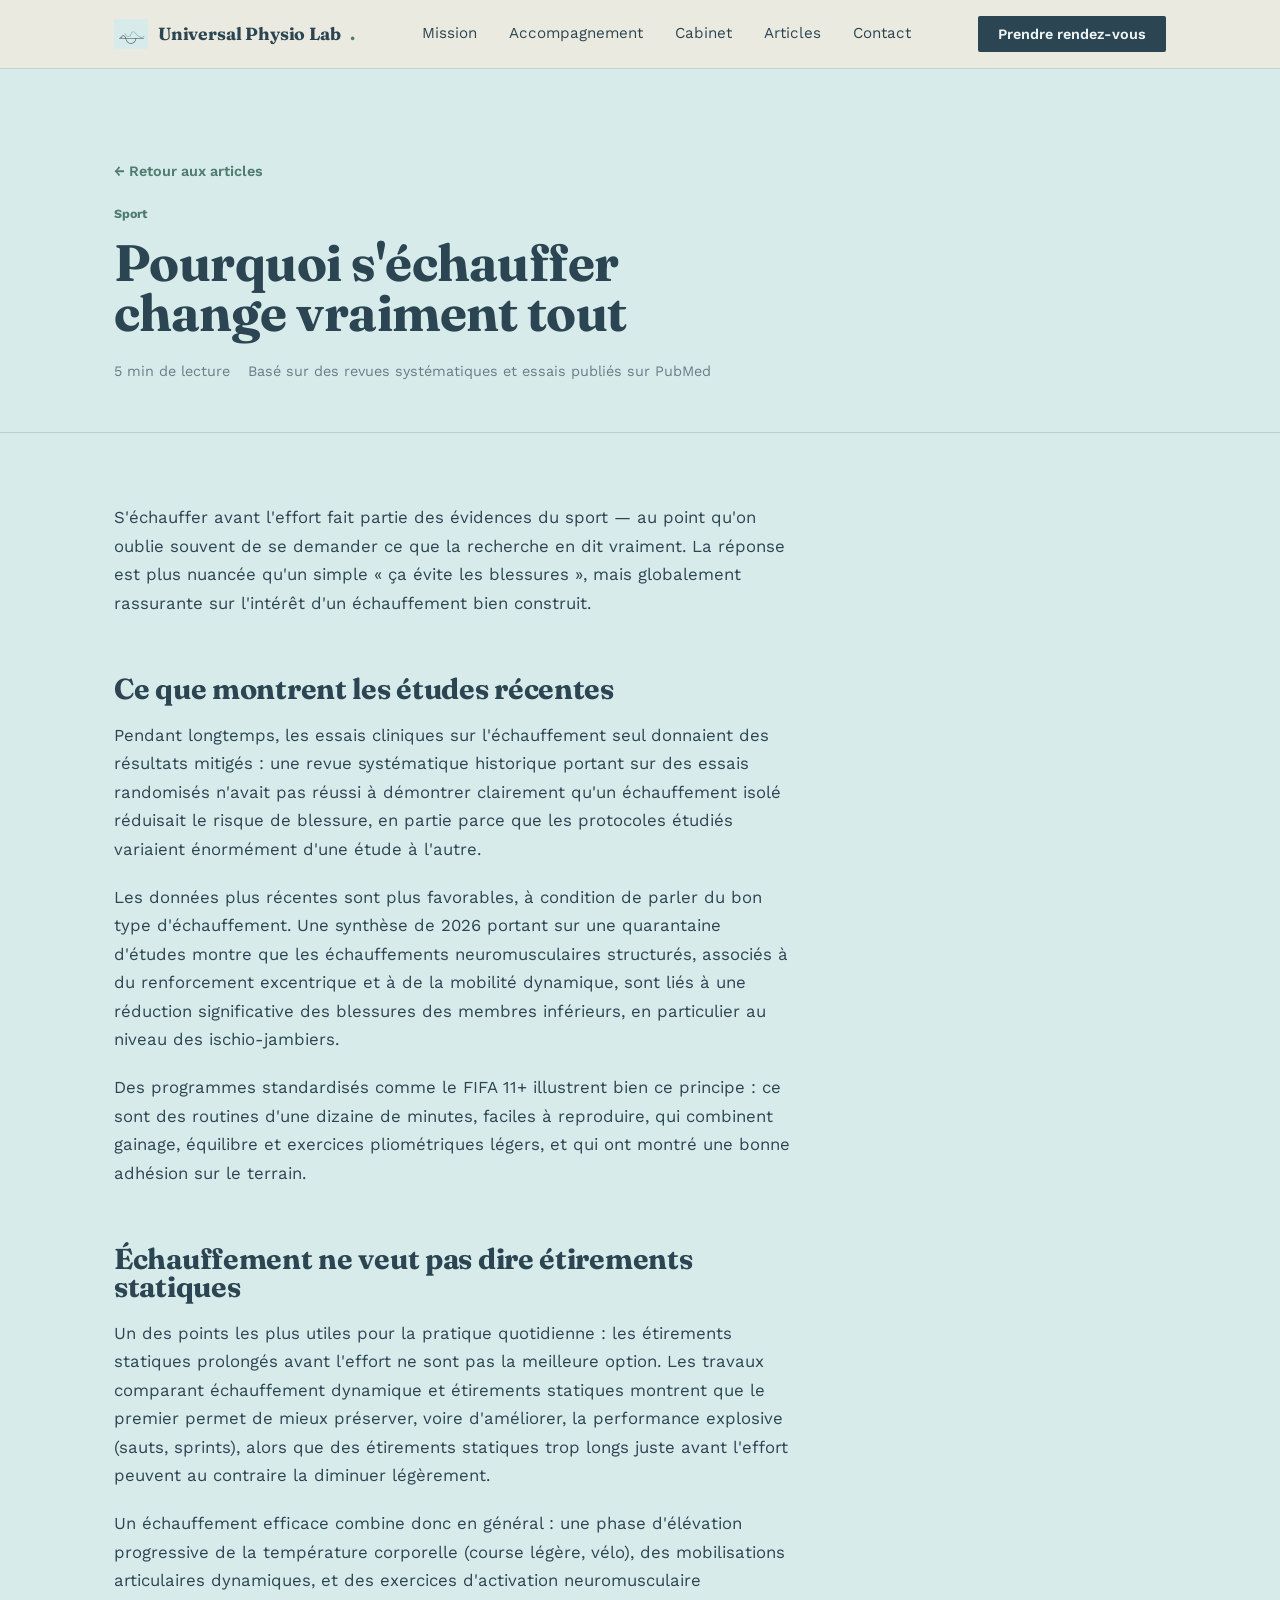
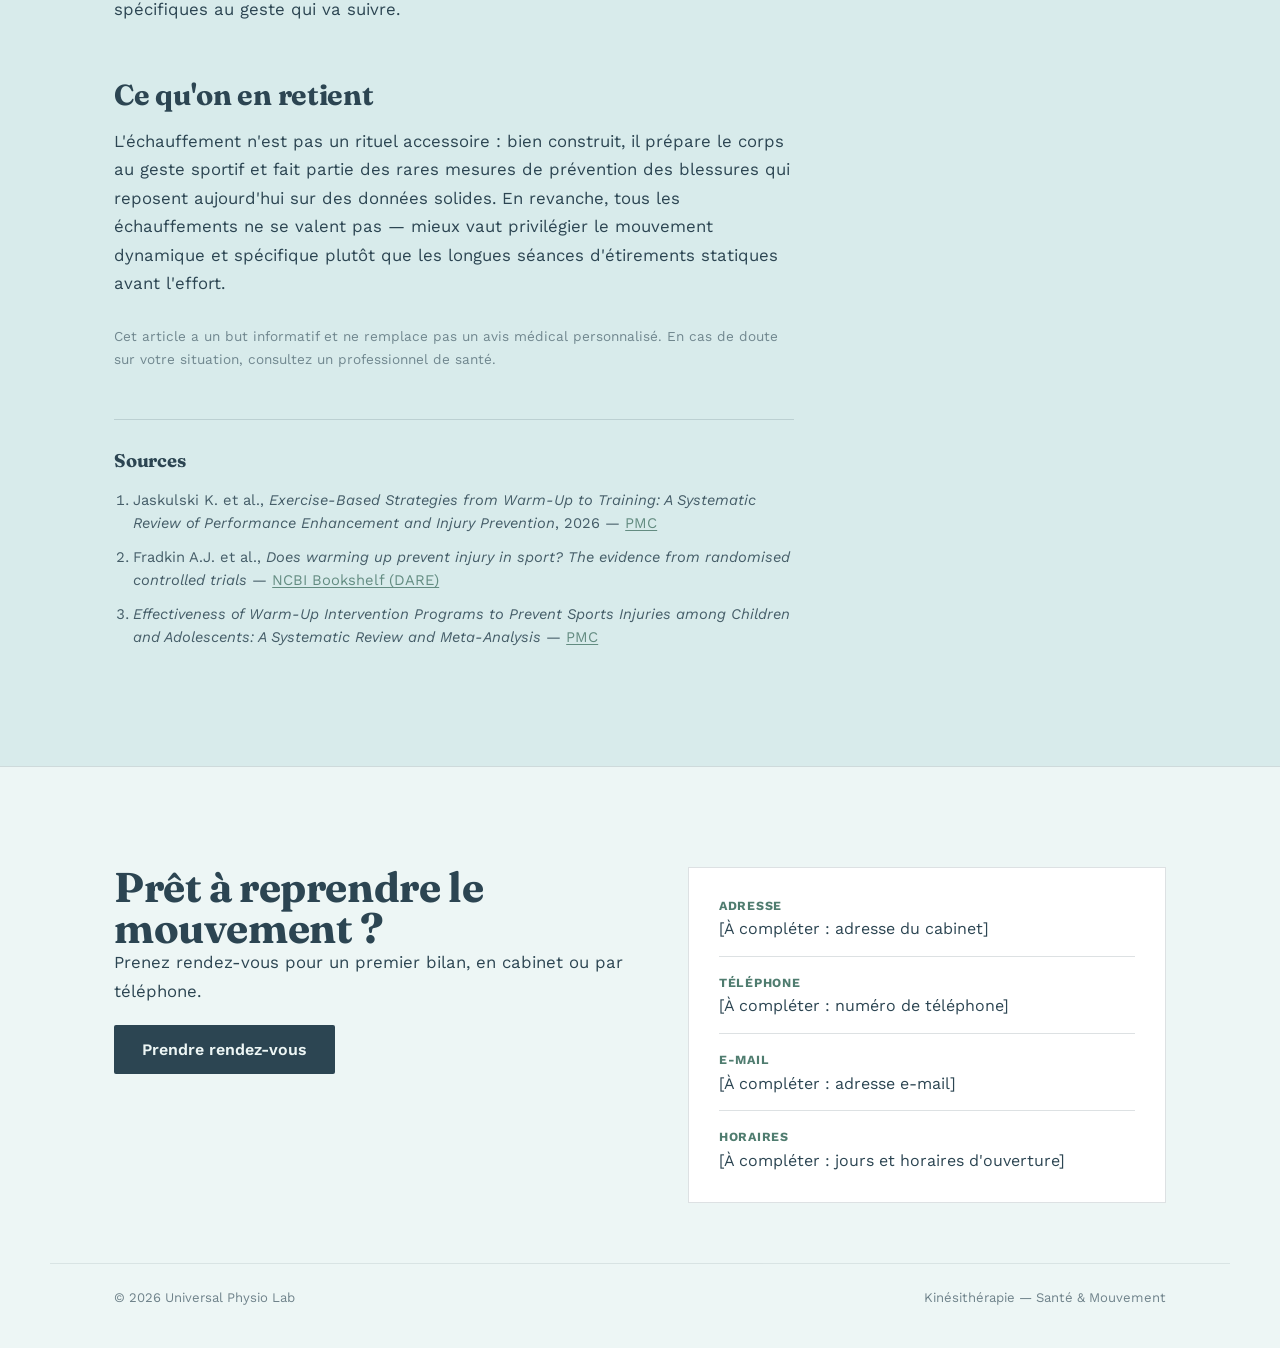
==== echauffement.html @ 6e05f73c "Add files via upload" ====
<!DOCTYPE html>
<html lang="fr">
<head>
<meta charset="UTF-8">
<meta name="viewport" content="width=device-width, initial-scale=1.0">
<title>Pourquoi s'échauffer change vraiment tout — Universal Physio Lab</title>
<meta name="description" content="S'échauffer avant l'effort fait partie des évidences du sport — au point qu'on oublie souvent de se demander ce que la recherche en dit vraiment. La r">
<link rel="preconnect" href="https://fonts.googleapis.com">
<link rel="preconnect" href="https://fonts.gstatic.com" crossorigin>
<link href="https://fonts.googleapis.com/css2?family=Fraunces:ital,opsz,wght@0,9..144,500;0,9..144,700;1,9..144,600&family=Work+Sans:ital,wght@0,400;0,500;0,600;0,700;1,400&display=swap" rel="stylesheet">
<link rel="icon" type="image/svg+xml" href="logo.svg">
<link rel="stylesheet" href="style.css">
</head>
<body>

<nav class="nav">
  <div class="wrap nav-inner">
    <div class="logo"><img src="logo.svg" alt="Universal Physio Lab"> Universal Physio Lab<span class="dot">.</span></div>
    <ul class="nav-links" id="navLinks">
      <li><a href="index.html#mission">Mission</a></li>
      <li><a href="index.html#accompagnement">Accompagnement</a></li>
      <li><a href="index.html#cabinet">Cabinet</a></li>
      <li><a href="index.html#articles">Articles</a></li>
      <li><a href="index.html#contact">Contact</a></li>
    </ul>
    <button class="nav-cta">Prendre rendez-vous</button>
    <button class="nav-toggle" id="navToggle" aria-label="Ouvrir le menu" aria-expanded="false">
      <span></span><span></span><span></span>
    </button>
  </div>
</nav>

<header class="article-hero">
  <div class="wrap">
    <a href="index.html#articles" class="back-link">&larr; Retour aux articles</a>
    <span class="article-tag">Sport</span>
    <h1>Pourquoi s'échauffer change vraiment tout</h1>
    <div class="article-meta-row">
      <span>5 min de lecture</span>
      <span>Basé sur des revues systématiques et essais publiés sur PubMed</span>
    </div>
  </div>
</header>

<section class="article-body">
  <div class="wrap">
    <div class="prose">
      <p>S'échauffer avant l'effort fait partie des évidences du sport — au point qu'on oublie souvent de se demander ce que la recherche en dit vraiment. La réponse est plus nuancée qu'un simple « ça évite les blessures », mais globalement rassurante sur l'intérêt d'un échauffement bien construit.</p>
      <h2>Ce que montrent les études récentes</h2>
      <p>Pendant longtemps, les essais cliniques sur l'échauffement seul donnaient des résultats mitigés : une revue systématique historique portant sur des essais randomisés n'avait pas réussi à démontrer clairement qu'un échauffement isolé réduisait le risque de blessure, en partie parce que les protocoles étudiés variaient énormément d'une étude à l'autre.</p>
      <p>Les données plus récentes sont plus favorables, à condition de parler du bon type d'échauffement. Une synthèse de 2026 portant sur une quarantaine d'études montre que les échauffements neuromusculaires structurés, associés à du renforcement excentrique et à de la mobilité dynamique, sont liés à une réduction significative des blessures des membres inférieurs, en particulier au niveau des ischio-jambiers.</p>
      <p>Des programmes standardisés comme le FIFA 11+ illustrent bien ce principe : ce sont des routines d'une dizaine de minutes, faciles à reproduire, qui combinent gainage, équilibre et exercices pliométriques légers, et qui ont montré une bonne adhésion sur le terrain.</p>
      <h2>Échauffement ne veut pas dire étirements statiques</h2>
      <p>Un des points les plus utiles pour la pratique quotidienne : les étirements statiques prolongés avant l'effort ne sont pas la meilleure option. Les travaux comparant échauffement dynamique et étirements statiques montrent que le premier permet de mieux préserver, voire d'améliorer, la performance explosive (sauts, sprints), alors que des étirements statiques trop longs juste avant l'effort peuvent au contraire la diminuer légèrement.</p>
      <p>Un échauffement efficace combine donc en général : une phase d'élévation progressive de la température corporelle (course légère, vélo), des mobilisations articulaires dynamiques, et des exercices d'activation neuromusculaire spécifiques au geste qui va suivre.</p>
      <h2>Ce qu'on en retient</h2>
      <p>L'échauffement n'est pas un rituel accessoire : bien construit, il prépare le corps au geste sportif et fait partie des rares mesures de prévention des blessures qui reposent aujourd'hui sur des données solides. En revanche, tous les échauffements ne se valent pas — mieux vaut privilégier le mouvement dynamique et spécifique plutôt que les longues séances d'étirements statiques avant l'effort.</p>
      <p class="article-disclaimer">Cet article a un but informatif et ne remplace pas un avis médical personnalisé. En cas de doute sur votre situation, consultez un professionnel de santé.</p>
    </div>

    <div class="sources">
      <h2>Sources</h2>
      <ol>
        <li>Jaskulski K. et al., <em>Exercise-Based Strategies from Warm-Up to Training: A Systematic Review of Performance Enhancement and Injury Prevention</em>, 2026 — <a href="https://pmc.ncbi.nlm.nih.gov/articles/PMC13210987/" target="_blank" rel="noopener">PMC</a></li>
        <li>Fradkin A.J. et al., <em>Does warming up prevent injury in sport? The evidence from randomised controlled trials</em> — <a href="https://www.ncbi.nlm.nih.gov/books/NBK72912/" target="_blank" rel="noopener">NCBI Bookshelf (DARE)</a></li>
        <li><em>Effectiveness of Warm-Up Intervention Programs to Prevent Sports Injuries among Children and Adolescents: A Systematic Review and Meta-Analysis</em> — <a href="https://www.ncbi.nlm.nih.gov/pmc/articles/PMC9140806/" target="_blank" rel="noopener">PMC</a></li>
      </ol>
    </div>
  </div>
</section>

<section class="contact" id="contact">
  <div class="wrap contact-grid">
    <div>
      <h2>Prêt à reprendre le mouvement ?</h2>
      <p>Prenez rendez-vous pour un premier bilan, en cabinet ou par téléphone.</p>
      <button class="btn-primary">Prendre rendez-vous</button>
    </div>
    <ul class="contact-info">
      <li><b>Adresse</b>[À compléter : adresse du cabinet]</li>
      <li><b>Téléphone</b>[À compléter : numéro de téléphone]</li>
      <li><b>E-mail</b>[À compléter : adresse e-mail]</li>
      <li><b>Horaires</b>[À compléter : jours et horaires d'ouverture]</li>
    </ul>
  </div>
  <div class="wrap footer-bottom">
    <span>© 2026 Universal Physio Lab</span>
    <span>Kinésithérapie — Santé & Mouvement</span>
  </div>
</section>

<script>
  const navToggle = document.getElementById('navToggle');
  const navLinks = document.getElementById('navLinks');
  navToggle.addEventListener('click', () => {
    const isOpen = navLinks.classList.toggle('open');
    navToggle.setAttribute('aria-expanded', isOpen);
  });
  navLinks.querySelectorAll('a').forEach(a => a.addEventListener('click', () => {
    navLinks.classList.remove('open');
    navToggle.setAttribute('aria-expanded', 'false');
  }));
</script>

</body>
</html>
---- style.css ----
:root{
    --ink:#2C4552;
    --ink-soft:#3C5C6A;
    --paper:#D8EBEB;
    --paper-soft:#EDF6F5;
    --white:#FFFFFF;
    --teal:#84ADA1;
    --teal-dark:#4F7C6F;
    --coral:#2C4552;
    --stone:#B7CBC8;
    --stone-line: rgba(44,69,82,0.16);
    --maxw: 1180px;
    --pad: clamp(20px, 5vw, 64px);
  }

  *{box-sizing:border-box;}
  html{scroll-behavior:smooth;}
  body{
    margin:0;
    background:var(--paper);
    color:var(--ink);
    font-family:'Work Sans', sans-serif;
    font-size:16px;
    line-height:1.55;
    -webkit-font-smoothing:antialiased;
  }
  h1,h2,h3,.display{
    font-family:'Fraunces', serif;
    font-weight:700;
    font-optical-sizing:auto;
    letter-spacing:-0.01em;
    line-height:0.98;
    margin:0;
  }
  p{margin:0 0 1.15em 0; max-width:62ch; font-size:1.05rem; line-height:1.7;}
  a{color:inherit;}
  button{font-family:inherit;}
  img{max-width:100%; display:block;}
  .wrap{max-width:var(--maxw); margin:0 auto; padding-left:var(--pad); padding-right:var(--pad);}
  .wrap-narrow{max-width:880px;}
  section{position:relative;}

  :focus-visible{
    outline:3px solid var(--ink);
    outline-offset:3px;
  }

  @media (prefers-reduced-motion: reduce){
    *{animation-duration:0.001ms !important; animation-iteration-count:1 !important; transition-duration:0.001ms !important; scroll-behavior:auto !important;}
  }

  /* ---------- NAV ---------- */
  .nav{
    position:sticky; top:0; z-index:50;
    background:rgba(237,234,224,0.92);
    backdrop-filter:blur(6px);
    border-bottom:1px solid var(--stone-line);
  }
  .nav-inner{
    display:flex; align-items:center; justify-content:space-between;
    padding-top:16px; padding-bottom:16px;
  }
  .logo{
    font-family:'Fraunces', serif;
    font-weight:700;
    font-size:1.1rem;
    letter-spacing:-0.01em;
    display:flex; align-items:center; gap:10px;
  }
  .logo img{width:34px; height:34px; object-fit:contain;}
  .logo .dot{color:var(--teal-dark);}
  .nav-links{
    display:flex; gap:32px; list-style:none; margin:0; padding:0;
    font-size:0.95rem;
  }
  .nav-links a{
    text-decoration:none;
    padding-bottom:3px;
    border-bottom:2px solid transparent;
    transition:border-color 0.2s ease;
  }
  .nav-links a:hover{border-color:var(--teal);}
  .nav-cta{
    background:var(--ink);
    color:var(--paper-soft);
    border:none;
    padding:10px 20px;
    border-radius:2px;
    font-size:0.9rem;
    font-weight:600;
    cursor:pointer;
    transition:background 0.2s ease;
  }
  .nav-cta:hover{background:var(--teal-dark);}
  .nav-toggle{display:none; background:none; border:none; cursor:pointer; padding:6px;}
  .nav-toggle span{display:block; width:24px; height:2px; background:var(--ink); margin:5px 0;}

  @media (max-width:840px){
    .nav-links{
      position:fixed; top:64px; left:0; right:0;
      background:var(--paper-soft);
      flex-direction:column; gap:0;
      border-bottom:1px solid var(--stone-line);
      max-height:0; overflow:hidden;
      transition:max-height 0.3s ease;
    }
    .nav-links.open{max-height:300px;}
    .nav-links a{display:block; padding:16px var(--pad); border-bottom:1px solid var(--stone-line);}
    .nav-cta{display:none;}
    .nav-toggle{display:block;}
  }

  /* ---------- HERO ---------- */
  .hero{
    padding-top:clamp(60px, 10vw, 110px);
    padding-bottom:clamp(60px, 10vw, 110px);
    overflow:hidden;
  }
  .hero-content{
    max-width:640px;
  }
  .eyebrow-chips{
    display:flex; gap:10px; margin-bottom:28px;
  }
  .chip{
    border:1px solid var(--ink);
    padding:5px 14px;
    border-radius:100px;
    font-size:0.82rem;
    font-weight:600;
  }
  .chip.teal{border-color:var(--teal); color:var(--teal-dark);}
  .chip.coral{border-color:var(--coral); color:var(--coral);}

  .hero h1{
    font-size:clamp(2.6rem, 7vw, 5.2rem);
  }
  .hero h1 span{
    display:block;
  }
  .hero h1 span:nth-child(2){color:var(--teal-dark);}
  @media (prefers-reduced-motion: no-preference){
    .hero h1 span{
      opacity:0;
      transform:translateY(28px);
      animation:riseIn 0.7s cubic-bezier(.2,.7,.2,1) forwards;
    }
    .hero h1 span:nth-child(1){animation-delay:0.05s;}
    .hero h1 span:nth-child(2){animation-delay:0.2s;}
    .hero h1 span:nth-child(3){animation-delay:0.35s;}
  }
  @keyframes riseIn{to{opacity:1; transform:translateY(0);}}

  .hero-sub{
    margin-top:26px;
    max-width:46ch;
  }
  .hero-actions{
    margin-top:32px;
    display:flex; align-items:center; gap:24px; flex-wrap:wrap;
  }
  .btn-primary{
    background:var(--ink);
    color:var(--paper-soft);
    border:none;
    padding:15px 28px;
    font-size:1rem;
    font-weight:600;
    border-radius:2px;
    cursor:pointer;
    transition:transform 0.2s ease, background 0.2s ease;
  }
  .btn-primary:hover{background:var(--teal-dark); transform:translateY(-2px);}
  .link-inline{
    font-weight:600;
    text-decoration:none;
    border-bottom:2px solid var(--ink);
    padding-bottom:2px;
  }
  .link-inline:hover{border-color:var(--teal-dark); color:var(--teal-dark);}

  .hero-art-band{
    display:flex;
    justify-content:center;
    margin-top:clamp(40px, 8vw, 90px);
  }
  .hero-logo-img{
    width:100%;
    max-width:460px;
    height:auto;
  }
  @media (prefers-reduced-motion: no-preference){
    .hero-logo-img{
      opacity:0;
      transform:scale(0.92);
      animation:logoIn 0.8s cubic-bezier(.2,.7,.2,1) forwards;
      animation-delay:0.15s;
    }
  }
  @keyframes logoIn{to{opacity:1; transform:scale(1);}}

  @media (max-width:840px){
    .hero-logo-img{max-width:300px;}
  }

  /* ---------- MISSION ---------- */
  .mission{
    background:var(--paper-soft);
    padding:clamp(70px,10vw,120px) 0;
    border-top:1px solid var(--stone-line);
    border-bottom:1px solid var(--stone-line);
  }
  .mission-words{
    display:flex; flex-wrap:wrap; gap:0 26px;
    font-size:clamp(3rem, 11vw, 8rem);
    line-height:0.9;
  }
  .mission-words .and{
    font-family:'Work Sans', sans-serif;
    font-style:italic;
    font-size:clamp(1.2rem, 3vw, 2rem);
    align-self:center;
    color:var(--teal-dark);
    padding:0 4px;
  }
  .mission-body{
    margin-top:36px;
    display:grid;
    grid-template-columns:1fr 1fr;
    gap:48px;
  }
  .mission-body p{max-width:none;}
  @media (max-width:760px){
    .mission-body{grid-template-columns:1fr;}
  }

  /* ---------- PILLARS (lanes) ---------- */
  .pillars{padding:clamp(70px,10vw,120px) 0;}
  .section-head{
    display:flex; justify-content:space-between; align-items:flex-end;
    gap:24px; margin-bottom:44px; flex-wrap:wrap;
  }
  .section-head h2{font-size:clamp(2rem,5vw,3rem); flex:1 1 auto;}
  .section-head .hint{max-width:30ch; flex:0 1 auto; color:var(--ink); opacity:0.75;}

  .lane{
    border-top:1px solid var(--stone-line);
  }
  .lane:last-child{border-bottom:1px solid var(--stone-line);}
  .lane-trigger{
    width:100%;
    background:none;
    border:none;
    display:flex;
    align-items:center;
    gap:24px;
    padding:26px 4px;
    cursor:pointer;
    text-align:left;
    color:inherit;
  }
  .lane-icon{
    flex:0 0 auto;
    width:44px; height:44px;
  }
  .lane-icon svg{width:100%; height:100%; stroke:var(--ink);}
  .lane-title{
    flex:1 1 auto;
    display:flex; align-items:baseline; gap:18px; flex-wrap:wrap;
  }
  .lane-title h3{font-size:clamp(1.5rem,3.4vw,2.2rem);}
  .lane-teaser{
    font-family:'Work Sans', sans-serif;
    font-weight:400;
    font-style:italic;
    font-size:1rem;
    color:var(--ink);
    opacity:0.7;
  }
  .lane-plus{
    flex:0 0 auto;
    width:30px; height:30px;
    position:relative;
  }
  .lane-plus::before, .lane-plus::after{
    content:"";
    position:absolute;
    background:var(--ink);
    transition:transform 0.25s ease;
  }
  .lane-plus::before{top:50%; left:0; width:100%; height:2px; margin-top:-1px;}
  .lane-plus::after{left:50%; top:0; height:100%; width:2px; margin-left:-1px;}
  .lane[data-open="true"] .lane-plus::after{transform:rotate(90deg); opacity:0;}
  .lane[data-open="true"] .lane-icon svg{stroke:var(--teal-dark);}

  .lane-panel{
    max-height:0;
    overflow:hidden;
    transition:max-height 0.35s ease;
  }
  .lane[data-open="true"] .lane-panel{max-height:340px;}
  .lane-panel-inner{
    padding:0 4px 34px 68px;
    display:grid;
    grid-template-columns:1.4fr 1fr;
    gap:32px;
  }
  .tag-list{list-style:none; margin:0; padding:0; display:flex; flex-direction:column; gap:10px;}
  .tag-list li{
    font-size:0.92rem;
    font-weight:600;
    padding-left:20px;
    position:relative;
  }
  .tag-list li::before{
    content:"";
    position:absolute; left:0; top:0.5em;
    width:8px; height:8px;
    border-radius:50%;
    background:var(--teal-dark);
  }
  @media (max-width:700px){
    .lane-panel-inner{grid-template-columns:1fr; padding-left:4px;}
    .lane-trigger{gap:14px;}
  }

  /* ---------- CABINET ---------- */
  .cabinet{
    background:var(--ink);
    color:var(--paper-soft);
    padding:clamp(70px,10vw,120px) 0;
    position:relative;
    overflow:hidden;
  }
  .cabinet-watermark{
    position:absolute;
    top:50%; right:-8%;
    transform:translateY(-50%);
    width:640px;
    max-width:60vw;
    opacity:0.08;
    pointer-events:none;
  }
  .cabinet-grid{
    position:relative;
    display:grid;
    grid-template-columns:1fr 240px;
    gap:56px;
    align-items:start;
  }
  .cabinet h2{font-size:clamp(2rem,5vw,3rem); color:var(--paper-soft);}
  .cabinet p{color:rgba(237,246,245,0.82);}
  .cabinet-credentials{
    margin-top:24px;
    list-style:none; padding:0;
    display:flex; flex-direction:column; gap:8px;
    font-size:0.95rem;
    color:rgba(237,246,245,0.7);
  }
  .cabinet-art{
    display:flex;
    justify-content:center;
    margin-top:8px;
  }
  .cabinet-badge{
    width:220px;
    height:220px;
    border-radius:50%;
    overflow:hidden;
    border:1px solid rgba(237,246,245,0.25);
    box-shadow:0 0 0 10px rgba(237,246,245,0.05);
    flex:0 0 auto;
  }
  .cabinet-art img{width:100%; height:100%; object-fit:cover;}
  .note{
    margin-top:20px;
    font-size:0.82rem;
    color:rgba(237,246,245,0.45);
  }
  @media (max-width:840px){
    .cabinet-grid{grid-template-columns:1fr;}
    .cabinet-art{order:-1;}
    .cabinet-badge{width:170px; height:170px;}
    .cabinet-watermark{display:none;}
  }

  /* ---------- ARTICLES ---------- */
  .articles{padding:clamp(70px,10vw,120px) 0;}
  .article-grid{
    display:grid;
    grid-template-columns:repeat(auto-fit, minmax(250px,1fr));
    gap:1px;
    background:var(--stone-line);
    border:1px solid var(--stone-line);
  }
  .article-card{
    background:var(--paper);
    padding:32px 28px;
    display:flex; flex-direction:column; gap:14px;
    text-decoration:none; color:inherit;
    transition:background 0.2s ease;
  }
  .article-card:hover{background:var(--paper-soft);}
  .article-tag{
    display:inline-block;
    font-size:0.78rem;
    font-weight:700;
    color:var(--teal-dark);
    width:fit-content;
  }
  .article-card h3{
    font-family:'Work Sans', sans-serif;
    font-weight:700;
    font-size:1.2rem;
    line-height:1.3;
  }
  .article-card p{opacity:0.78; margin-bottom:0;}
  .article-meta{
    margin-top:auto;
    font-size:0.82rem;
    font-weight:600;
    color:var(--teal-dark);
  }

  /* ---------- CONTACT / FOOTER ---------- */
  .contact{
    background:var(--paper-soft);
    border-top:1px solid var(--stone-line);
    padding:clamp(60px,9vw,100px) 0 40px;
  }
  .contact-grid{
    display:grid;
    grid-template-columns:1.1fr 1fr;
    gap:48px;
    align-items:start;
  }
  .contact h2{font-size:clamp(1.8rem,4.5vw,2.6rem);}
  .contact-info{
    list-style:none; margin:0; padding:28px 30px;
    display:flex; flex-direction:column; gap:16px;
    font-size:1rem;
    background:var(--white);
    border:1px solid var(--stone-line);
  }
  .contact-info li{
    padding-bottom:14px;
    border-bottom:1px solid var(--stone-line);
  }
  .contact-info li:last-child{border-bottom:none; padding-bottom:0;}
  .contact-info b{display:block; font-size:0.78rem; text-transform:uppercase; letter-spacing:0.06em; color:var(--teal-dark); margin-bottom:2px;}
  .footer-bottom{
    margin-top:60px;
    padding-top:24px;
    border-top:1px solid var(--stone-line);
    display:flex; justify-content:space-between; flex-wrap:wrap; gap:12px;
    font-size:0.82rem;
    opacity:0.65;
  }
  @media (max-width:760px){
    .contact-grid{grid-template-columns:1fr;}
  }

/* ---------- ARTICLE PAGE ---------- */
.article-hero{
  padding:clamp(50px,8vw,90px) 0 clamp(30px,5vw,50px);
  border-bottom:1px solid var(--stone-line);
}
.article-hero .back-link{
  display:inline-block;
  font-size:0.9rem;
  font-weight:600;
  text-decoration:none;
  color:var(--teal-dark);
  margin-bottom:22px;
}
.article-hero .back-link:hover{text-decoration:underline;}
.article-hero .article-tag{margin-bottom:14px; display:block;}
.article-hero h1{font-size:clamp(2rem,5.5vw,3.2rem); max-width:18ch;}
.article-hero .article-meta-row{
  margin-top:22px;
  display:flex; gap:18px; flex-wrap:wrap;
  font-size:0.9rem;
  color:var(--ink);
  opacity:0.65;
}
.article-body{
  padding:clamp(40px,7vw,70px) 0 clamp(60px,9vw,100px);
}
.article-body .prose{
  max-width:68ch;
}
.article-body .prose h2{
  font-size:clamp(1.4rem,3vw,1.8rem);
  margin-top:2em;
  margin-bottom:0.6em;
}
.article-body .prose h2:first-child{margin-top:0;}
.article-body .prose p{max-width:none;}
.article-body .prose ul{
  margin:0 0 1.15em 0;
  padding-left:1.3em;
  max-width:68ch;
}
.article-body .prose ul li{margin-bottom:0.5em; font-size:1.05rem; line-height:1.7;}
.article-body .prose strong{color:var(--teal-dark);}
.callout{
  background:var(--paper-soft);
  border-left:3px solid var(--teal-dark);
  padding:20px 24px;
  margin:1.6em 0;
  max-width:68ch;
}
.callout p{margin-bottom:0;}
.sources{
  margin-top:3em;
  padding-top:2em;
  border-top:1px solid var(--stone-line);
  max-width:68ch;
}
.sources h2{font-size:1.15rem; margin-bottom:1em;}
.sources ol{
  padding-left:1.2em;
  display:flex; flex-direction:column; gap:10px;
}
.sources li{font-size:0.92rem; line-height:1.6; opacity:0.85;}
.sources a{color:var(--teal-dark); text-decoration:underline; text-underline-offset:2px;}
.article-disclaimer{
  margin-top:2em;
  font-size:0.85rem;
  opacity:0.6;
  max-width:68ch;
}
.related-articles{
  background:var(--paper-soft);
  border-top:1px solid var(--stone-line);
  padding:clamp(50px,8vw,80px) 0;
}
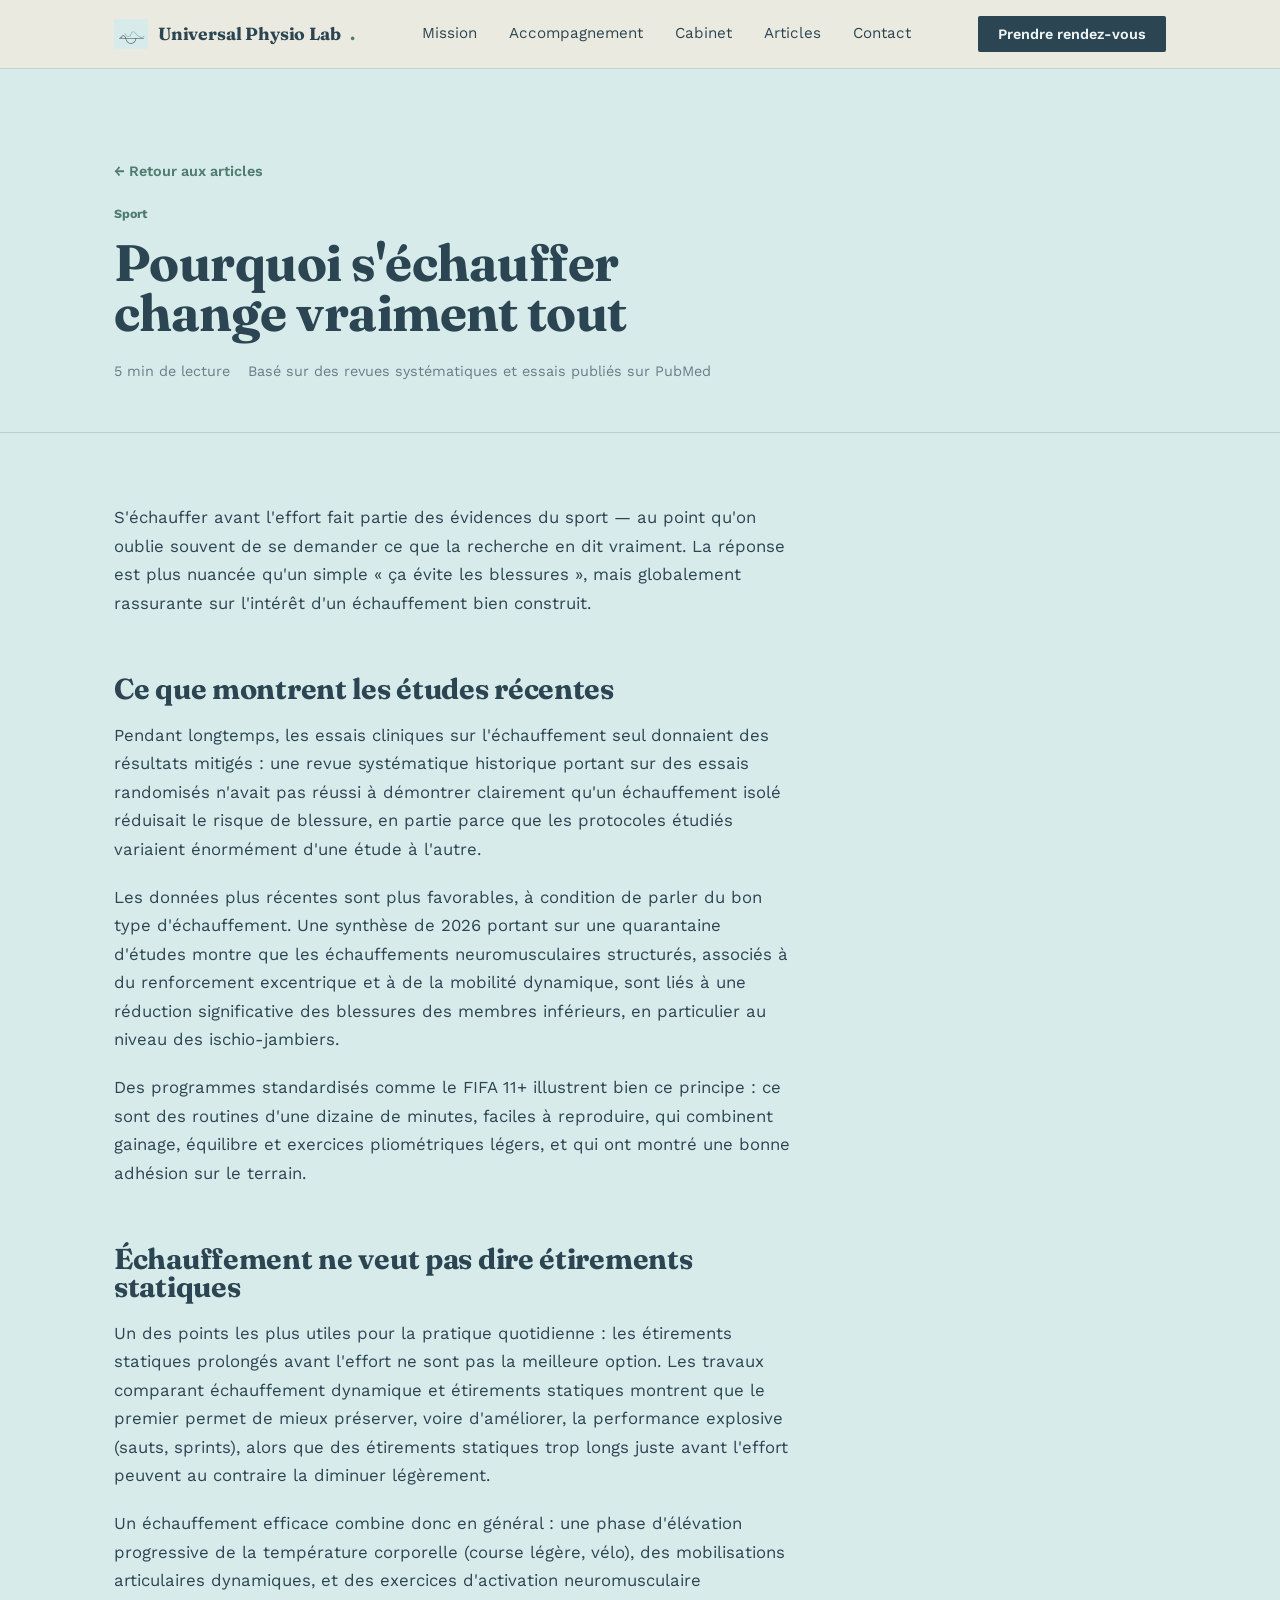
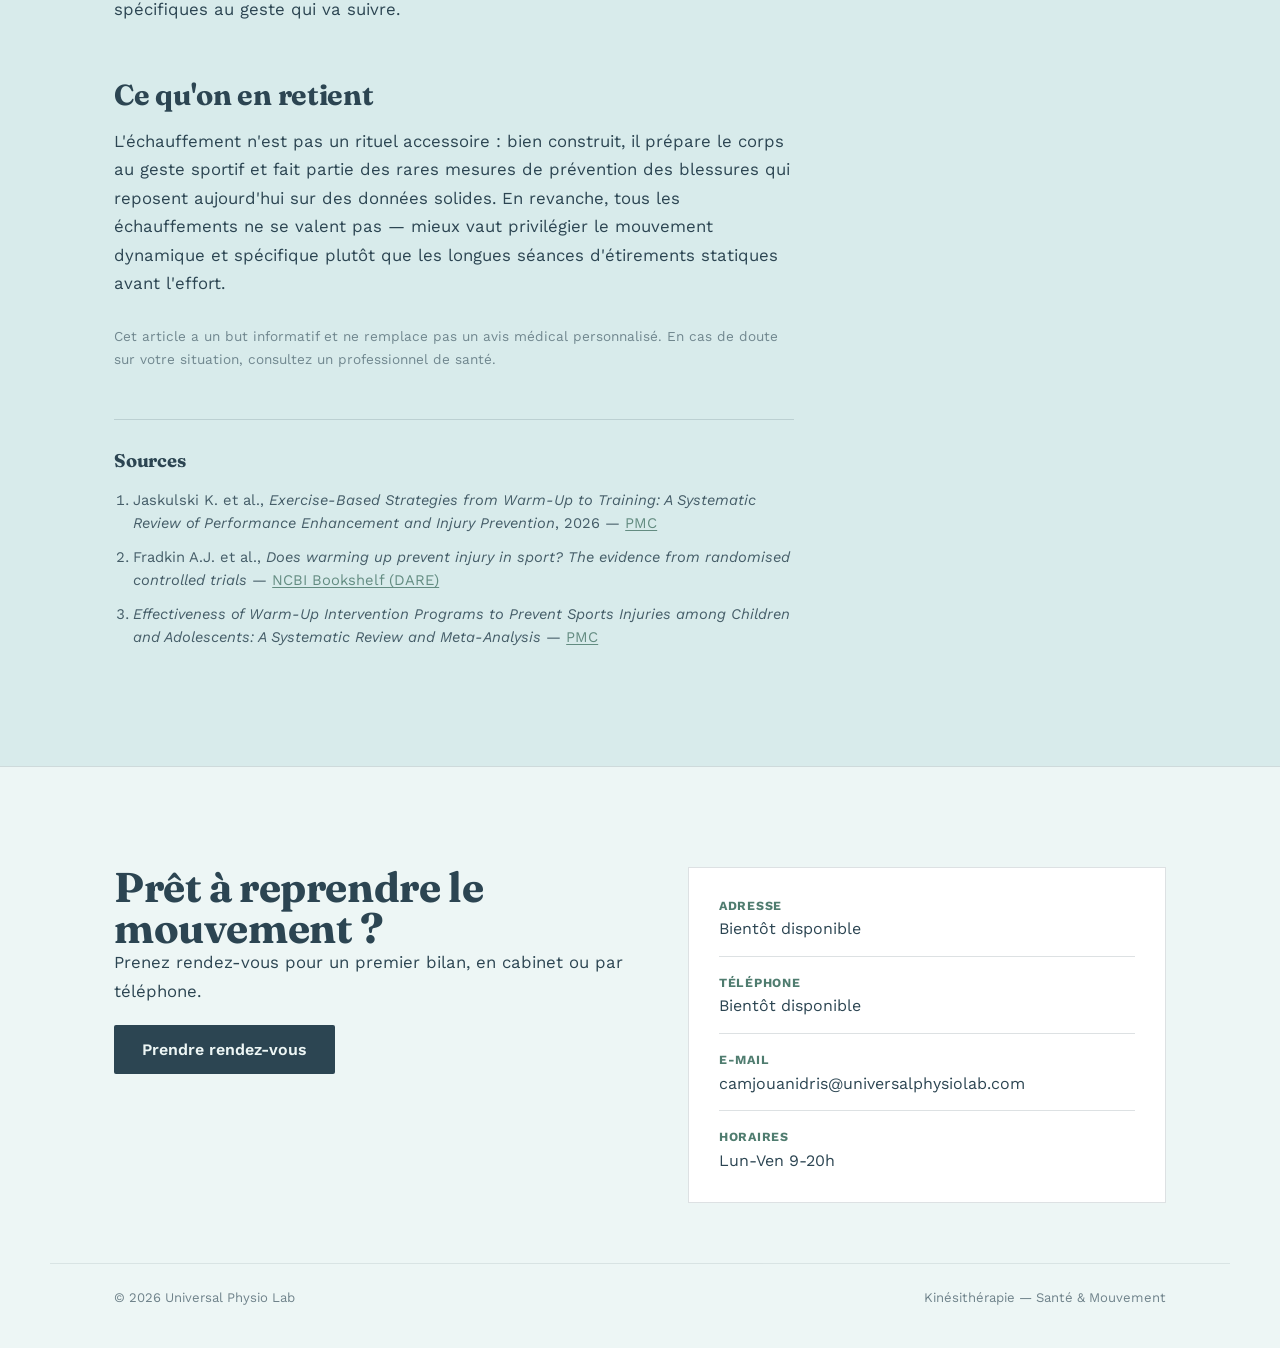
==== commit 51f09008: "Update contact information in echauffement.html" ====
--- a/echauffement.html
+++ b/echauffement.html
@@ -77,11 +77,11 @@
       <button class="btn-primary">Prendre rendez-vous</button>
     </div>
     <ul class="contact-info">
-      <li><b>Adresse</b>[À compléter : adresse du cabinet]</li>
-      <li><b>Téléphone</b>[À compléter : numéro de téléphone]</li>
-      <li><b>E-mail</b>[À compléter : adresse e-mail]</li>
-      <li><b>Horaires</b>[À compléter : jours et horaires d'ouverture]</li>
-    </ul>
+  <li><b>Adresse</b>Bientôt disponible</li>
+  <li><b>Téléphone</b>Bientôt disponible</li>
+  <li><b>E-mail</b>camjouanidris@universalphysiolab.com</li>
+  <li><b>Horaires</b>Lun-Ven 9-20h</li>
+</ul>
   </div>
   <div class="wrap footer-bottom">
     <span>© 2026 Universal Physio Lab</span>
--- a/style.css
+++ b/style.css
@@ -89,6 +89,8 @@
     font-size:0.9rem;
     font-weight:600;
     cursor:pointer;
+    display:inline-block;
+    text-decoration:none;
     transition:background 0.2s ease;
   }
   .nav-cta:hover{background:var(--teal-dark);}
@@ -168,6 +170,8 @@
     font-weight:600;
     border-radius:2px;
     cursor:pointer;
+    display:inline-block;
+    text-decoration:none;
     transition:transform 0.2s ease, background 0.2s ease;
   }
   .btn-primary:hover{background:var(--teal-dark); transform:translateY(-2px);}
@@ -242,6 +246,14 @@
   }
   .section-head h2{font-size:clamp(2rem,5vw,3rem); flex:1 1 auto;}
   .section-head .hint{max-width:30ch; flex:0 1 auto; color:var(--ink); opacity:0.75;}
+
+  /* Mission order: santé, prévention, soin, progression. */
+  .pillars .wrap-narrow{display:flex; flex-direction:column;}
+  .pillars .section-head{order:1;}
+  .pillars .lane:nth-of-type(4){order:2;}
+  .pillars .lane:nth-of-type(3){order:3;}
+  .pillars .lane:nth-of-type(2){order:4;}
+  .pillars .lane:nth-of-type(5){order:5;}
 
   .lane{
     border-top:1px solid var(--stone-line);
@@ -460,78 +472,78 @@
     .contact-grid{grid-template-columns:1fr;}
   }
 
-/* ---------- ARTICLE PAGE ---------- */
-.article-hero{
-  padding:clamp(50px,8vw,90px) 0 clamp(30px,5vw,50px);
-  border-bottom:1px solid var(--stone-line);
-}
-.article-hero .back-link{
-  display:inline-block;
-  font-size:0.9rem;
-  font-weight:600;
-  text-decoration:none;
-  color:var(--teal-dark);
-  margin-bottom:22px;
-}
-.article-hero .back-link:hover{text-decoration:underline;}
-.article-hero .article-tag{margin-bottom:14px; display:block;}
-.article-hero h1{font-size:clamp(2rem,5.5vw,3.2rem); max-width:18ch;}
-.article-hero .article-meta-row{
-  margin-top:22px;
-  display:flex; gap:18px; flex-wrap:wrap;
-  font-size:0.9rem;
-  color:var(--ink);
-  opacity:0.65;
-}
-.article-body{
-  padding:clamp(40px,7vw,70px) 0 clamp(60px,9vw,100px);
-}
-.article-body .prose{
-  max-width:68ch;
-}
-.article-body .prose h2{
-  font-size:clamp(1.4rem,3vw,1.8rem);
-  margin-top:2em;
-  margin-bottom:0.6em;
-}
-.article-body .prose h2:first-child{margin-top:0;}
-.article-body .prose p{max-width:none;}
-.article-body .prose ul{
-  margin:0 0 1.15em 0;
-  padding-left:1.3em;
-  max-width:68ch;
-}
-.article-body .prose ul li{margin-bottom:0.5em; font-size:1.05rem; line-height:1.7;}
-.article-body .prose strong{color:var(--teal-dark);}
-.callout{
-  background:var(--paper-soft);
-  border-left:3px solid var(--teal-dark);
-  padding:20px 24px;
-  margin:1.6em 0;
-  max-width:68ch;
-}
-.callout p{margin-bottom:0;}
-.sources{
-  margin-top:3em;
-  padding-top:2em;
-  border-top:1px solid var(--stone-line);
-  max-width:68ch;
-}
-.sources h2{font-size:1.15rem; margin-bottom:1em;}
-.sources ol{
-  padding-left:1.2em;
-  display:flex; flex-direction:column; gap:10px;
-}
-.sources li{font-size:0.92rem; line-height:1.6; opacity:0.85;}
-.sources a{color:var(--teal-dark); text-decoration:underline; text-underline-offset:2px;}
-.article-disclaimer{
-  margin-top:2em;
-  font-size:0.85rem;
-  opacity:0.6;
-  max-width:68ch;
-}
-.related-articles{
-  background:var(--paper-soft);
-  border-top:1px solid var(--stone-line);
-  padding:clamp(50px,8vw,80px) 0;
-}
+ /* ---------- ARTICLE PAGE ---------- */
+ .article-hero{
+   padding:clamp(50px,8vw,90px) 0 clamp(30px,5vw,50px);
+   border-bottom:1px solid var(--stone-line);
+ }
+ .article-hero .back-link{
+   display:inline-block;
+   font-size:0.9rem;
+   font-weight:600;
+   text-decoration:none;
+   color:var(--teal-dark);
+   margin-bottom:22px;
+ }
+ .article-hero .back-link:hover{text-decoration:underline;}
+ .article-hero .article-tag{margin-bottom:14px; display:block;}
+ .article-hero h1{font-size:clamp(2rem,5.5vw,3.2rem); max-width:18ch;}
+ .article-hero .article-meta-row{
+   margin-top:22px;
+   display:flex; gap:18px; flex-wrap:wrap;
+   font-size:0.9rem;
+   color:var(--ink);
+   opacity:0.65;
+ }
+ .article-body{
+   padding:clamp(40px,7vw,70px) 0 clamp(60px,9vw,100px);
+ }
+ .article-body .prose{
+   max-width:68ch;
+ }
+ .article-body .prose h2{
+   font-size:clamp(1.4rem,3vw,1.8rem);
+   margin-top:2em;
+   margin-bottom:0.6em;
+ }
+ .article-body .prose h2:first-child{margin-top:0;}
+ .article-body .prose p{max-width:none;}
+ .article-body .prose ul{
+   margin:0 0 1.15em 0;
+   padding-left:1.3em;
+   max-width:68ch;
+ }
+ .article-body .prose ul li{margin-bottom:0.5em; font-size:1.05rem; line-height:1.7;}
+ .article-body .prose strong{color:var(--teal-dark);}
+ .callout{
+   background:var(--paper-soft);
+   border-left:3px solid var(--teal-dark);
+   padding:20px 24px;
+   margin:1.6em 0;
+   max-width:68ch;
+ }
+ .callout p{margin-bottom:0;}
+ .sources{
+   margin-top:3em;
+   padding-top:2em;
+   border-top:1px solid var(--stone-line);
+   max-width:68ch;
+ }
+ .sources h2{font-size:1.15rem; margin-bottom:1em;}
+ .sources ol{
+   padding-left:1.2em;
+   display:flex; flex-direction:column; gap:10px;
+ }
+ .sources li{font-size:0.92rem; line-height:1.6; opacity:0.85;}
+ .sources a{color:var(--teal-dark); text-decoration:underline; text-underline-offset:2px;}
+ .article-disclaimer{
+   margin-top:2em;
+   font-size:0.85rem;
+   opacity:0.6;
+   max-width:68ch;
+ }
+ .related-articles{
+   background:var(--paper-soft);
+   border-top:1px solid var(--stone-line);
+   padding:clamp(50px,8vw,80px) 0;
+ }
